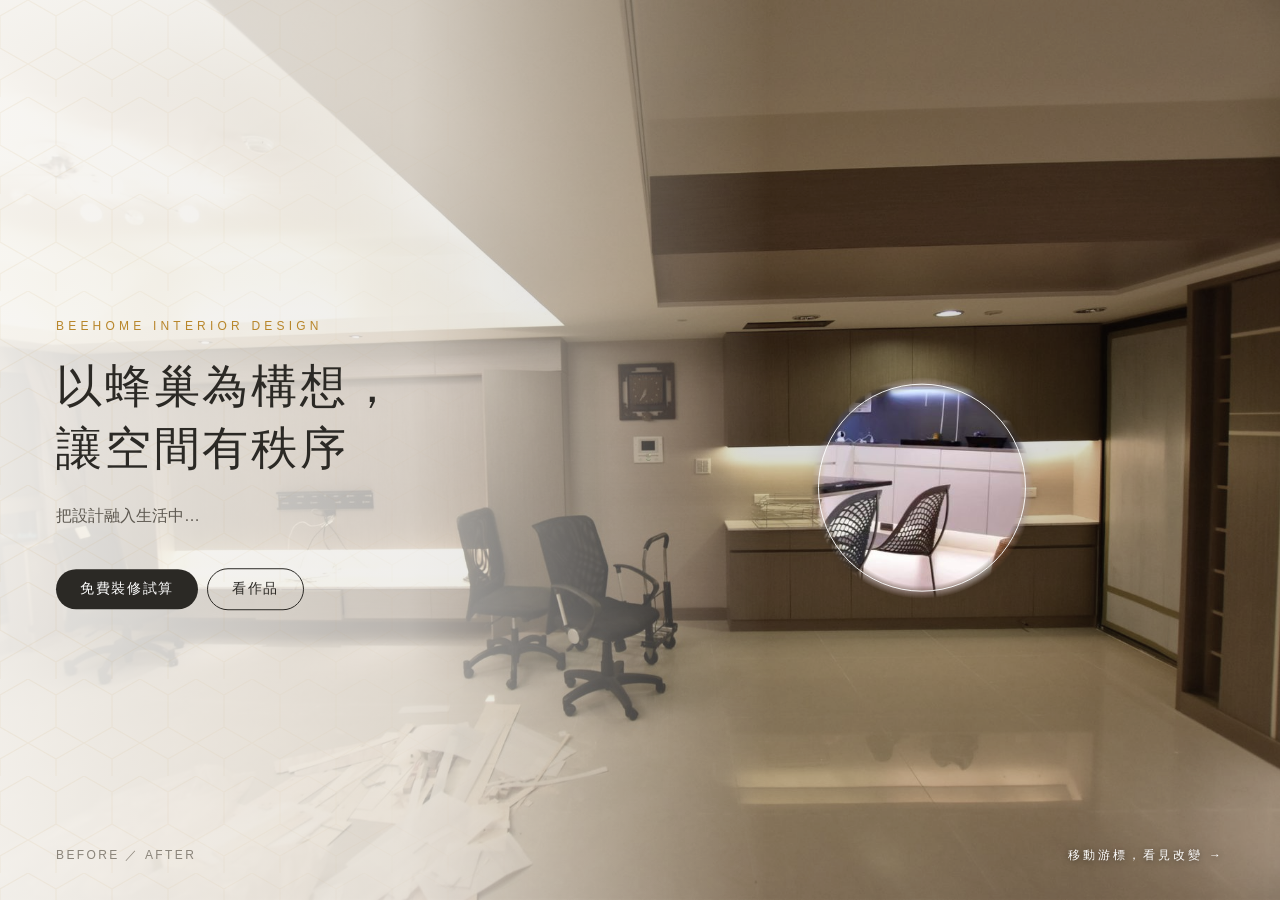
==== index.html @ 8e94c57f "Beehome hero: new before/after photos" ====
<!DOCTYPE html>
<html lang="zh-Hant"><head><meta charset="utf-8"><meta name="viewport" content="width=device-width,initial-scale=1">
<title>蜂宅空間設計 BeeHome</title>
<style>
*{margin:0;padding:0;box-sizing:border-box}
html,body{height:100%;font-family:"Noto Sans TC","PingFang TC","Microsoft JhengHei",sans-serif;color:#2b2925;background:#faf8f4}
.hero{position:relative;height:100vh;min-height:420px;overflow:hidden}
.layer{position:absolute;inset:0;width:100%;height:100%;object-fit:cover}
.after{--x:70%;--y:50%;--r:220px;
 -webkit-mask-image:radial-gradient(circle var(--r) at var(--x) var(--y),#000 88%,transparent 100%);
 mask-image:radial-gradient(circle var(--r) at var(--x) var(--y),#000 88%,transparent 100%)}
.before{filter:grayscale(.5) brightness(.85)}
.ring{position:absolute;left:0;top:0;border:1.5px solid rgba(255,255,255,.9);border-radius:50%;pointer-events:none;box-shadow:0 0 18px rgba(0,0,0,.15);z-index:3}
.veil{position:absolute;inset:0;background:linear-gradient(90deg,rgba(250,248,244,.92) 0%,rgba(250,248,244,.7) 32%,rgba(250,248,244,0) 60%);pointer-events:none}
.hex{position:absolute;inset:0;pointer-events:none;opacity:.07;background-image:url("data:image/svg+xml,%3Csvg xmlns='http://www.w3.org/2000/svg' width='56' height='97' viewBox='0 0 56 97'%3E%3Cpath d='M28 0l28 16v32L28 64 0 48V16zM28 64l28 16v32M28 64L0 80v32' fill='none' stroke='%23b8862b' stroke-width='1.2'/%3E%3C/svg%3E");
 -webkit-mask-image:linear-gradient(90deg,#000,transparent 45%);mask-image:linear-gradient(90deg,#000,transparent 45%)}
nav{position:absolute;top:0;left:0;right:0;display:flex;align-items:center;justify-content:space-between;padding:26px 56px;z-index:5}
.logo{display:flex;align-items:center;gap:10px;font-weight:600;letter-spacing:.12em}
.logo svg{width:26px}
.links{display:flex;gap:34px;font-size:14px;letter-spacing:.1em}
.links a{color:#2b2925;text-decoration:none;opacity:.8}.links a:hover{opacity:1;color:#b8862b}
.btn{display:inline-block;padding:11px 24px;border-radius:999px;background:#2b2925;color:#fff;text-decoration:none;font-size:14px;letter-spacing:.12em;transition:.25s}
.btn:hover{background:#b8862b}
.btn.ghost{background:transparent;color:#2b2925;border:1px solid #2b2925}
.copy{position:absolute;left:56px;top:50%;transform:translateY(-45%);max-width:480px;z-index:4}
.eyebrow{font-size:12px;letter-spacing:.35em;color:#b8862b;margin-bottom:22px}
h1{font-size:46px;line-height:1.35;font-weight:500;letter-spacing:.06em;margin-bottom:22px}
.sub{font-size:16px;line-height:1.9;color:#5d5850;margin-bottom:36px}
.hint{position:absolute;right:56px;bottom:36px;font-size:12px;letter-spacing:.25em;color:#fff;text-shadow:0 1px 6px rgba(0,0,0,.5);z-index:4}
.tag{position:absolute;bottom:36px;left:56px;font-size:12px;letter-spacing:.2em;color:#8a847a;z-index:4}
@media(max-width:800px){nav{padding:18px 20px}.links{display:none}.copy{left:20px;right:20px;top:auto;bottom:90px;transform:none}h1{font-size:30px}
.veil{background:linear-gradient(0deg,rgba(250,248,244,.95) 0%,rgba(250,248,244,.6) 45%,rgba(250,248,244,0) 70%)}.tag{display:none}.hint{right:20px;top:22px;bottom:auto;font-size:11px}}
</style></head><body>
<section class="hero" id="hero">
 <img class="layer before" src="before.jpg" alt="裝修前">
 <img class="layer after" id="after" src="after.jpg" alt="裝修後">
 <div class="veil"></div><div class="ring" id="ring"></div><div class="hex"></div>
 <div class="copy">
  <div class="eyebrow">BEEHOME INTERIOR DESIGN</div>
  <h1>以蜂巢為構想，<br>讓空間有秩序</h1>
  <p class="sub">把設計融入生活中…</p>
  <a class="btn" href="https://www.beehome.live/portfolio/%E8%A3%9D%E4%BF%AE%E8%A9%A6%E7%AE%97" target="_blank" rel="noopener">免費裝修試算</a>&nbsp;&nbsp;<a class="btn ghost" href="https://www.beehome.live/portfolio/%E5%85%A8%E9%83%A8%E4%BD%9C%E5%93%81" target="_blank" rel="noopener">看作品</a>
 </div>
 <div class="tag">BEFORE ／ AFTER</div>
 <div class="hint" id="hint">移動游標，看見改變 →</div>
</section>
<script>
const ring=document.getElementById('ring');const el=document.getElementById('after'),hero=document.getElementById('hero');
let tx=innerWidth*.7,ty=innerHeight*.5,x=tx,y=ty,r=0,tr=210,user=false,t0=performance.now();
const touch=matchMedia('(hover:none)').matches||('ontouchstart' in window);
if(touch)document.getElementById('hint').textContent='滑動看見改變 →';
function setT(cx,cy){const b=hero.getBoundingClientRect();tx=cx-b.left;ty=cy-b.top;user=true;tr=innerWidth<800?150:210}
hero.addEventListener('mousemove',e=>setT(e.clientX,e.clientY));
hero.addEventListener('mouseleave',()=>{tr=0});
hero.addEventListener('touchstart',e=>{const t=e.touches[0];setT(t.clientX,t.clientY)},{passive:true});
hero.addEventListener('touchmove',e=>{const t=e.touches[0];setT(t.clientX,t.clientY)},{passive:true});
hero.addEventListener('touchend',()=>{user=false;t0=performance.now()});
window._rv=()=>({x,y,r});window.setReveal=(px,py,rad)=>{tx=x=px;ty=y=py;tr=r=rad||210;user=true};
(function loop(n){
 if(!user&&(touch||n-t0>0)){const t=(n-t0)/1000,w=innerWidth,h=innerHeight;
  tx=w*(.62+.2*Math.sin(t*.6));ty=h*(.45+.18*Math.sin(t*.9));tr=innerWidth<800?150:210}
 x+=(tx-x)*.09;y+=(ty-y)*.09;r+=(tr-r)*.08;
 el.style.setProperty('--x',x+'px');el.style.setProperty('--y',y+'px');el.style.setProperty('--r',r+'px');const rr=r*.94;ring.style.width=ring.style.height=2*rr+'px';ring.style.transform=`translate(${x-rr}px,${y-rr}px)`;ring.style.opacity=r>20?1:0;
 requestAnimationFrame(loop)})(performance.now());
</script></body></html>
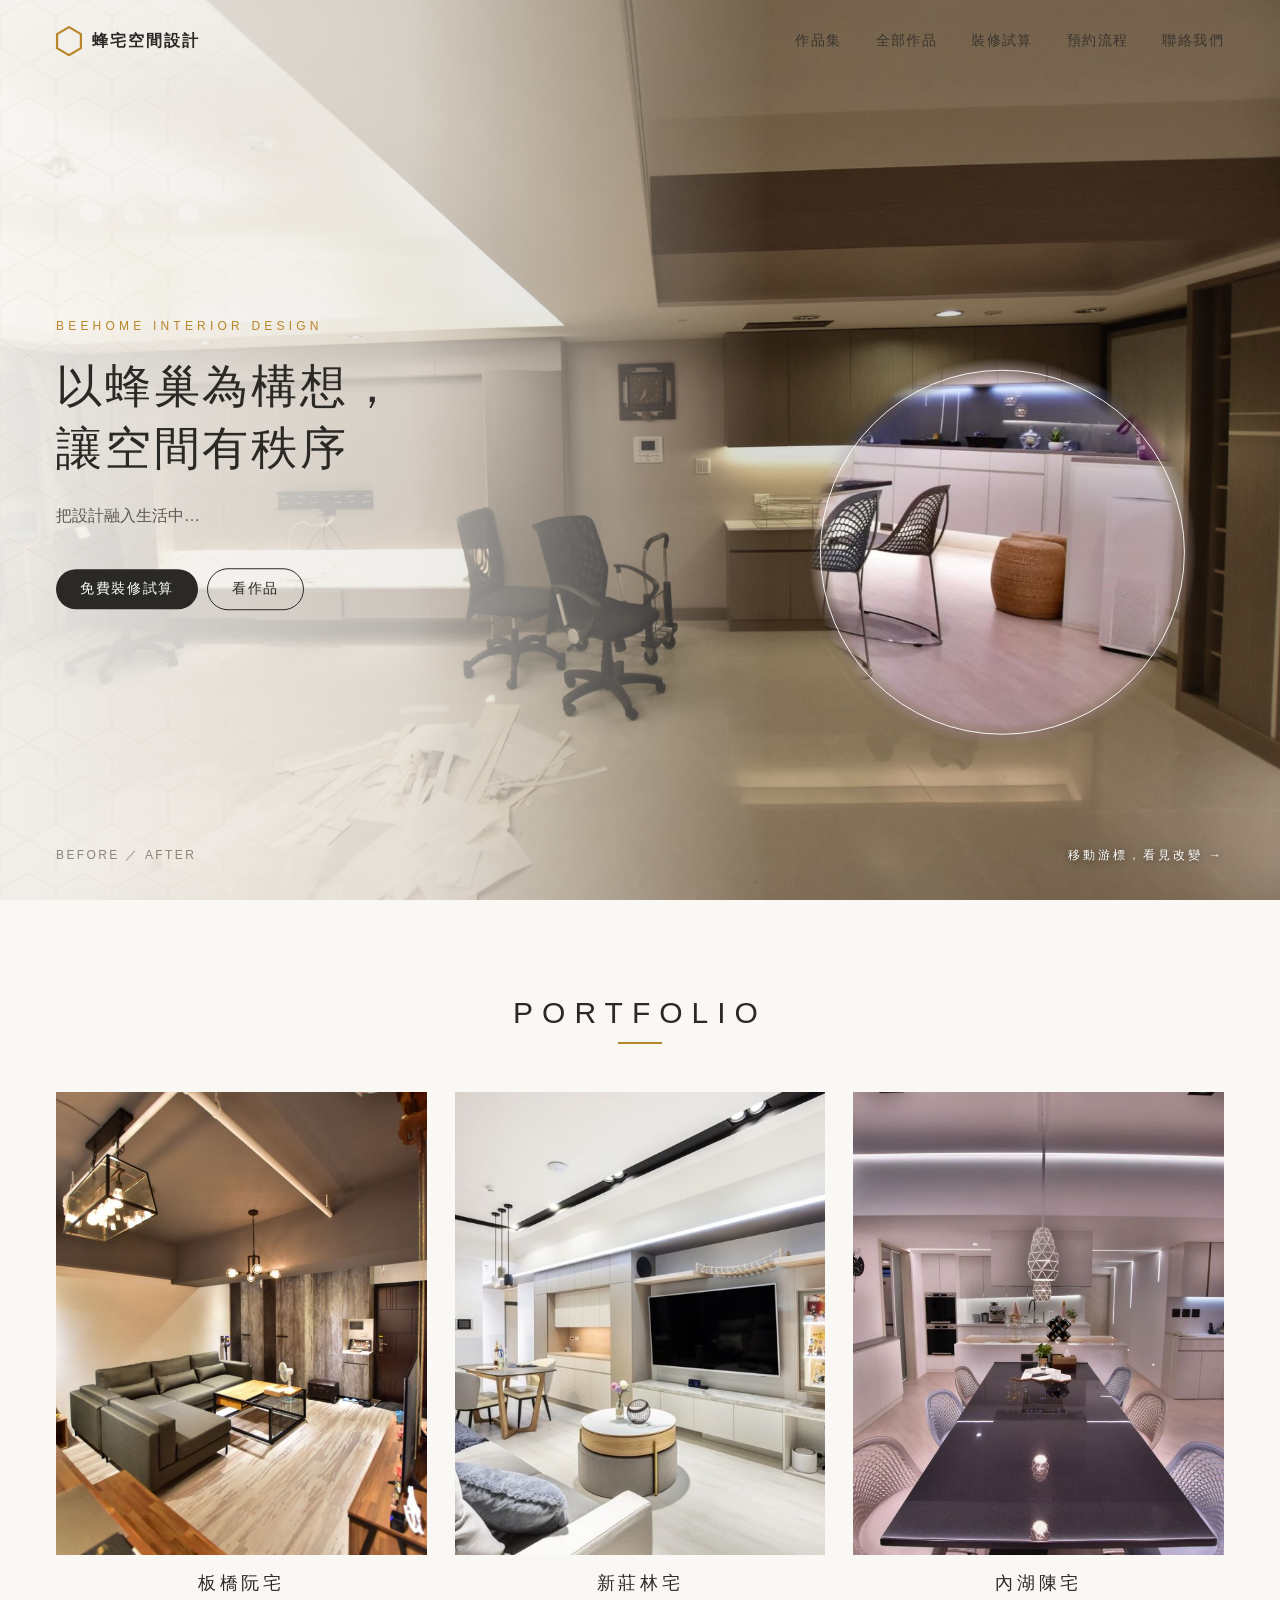
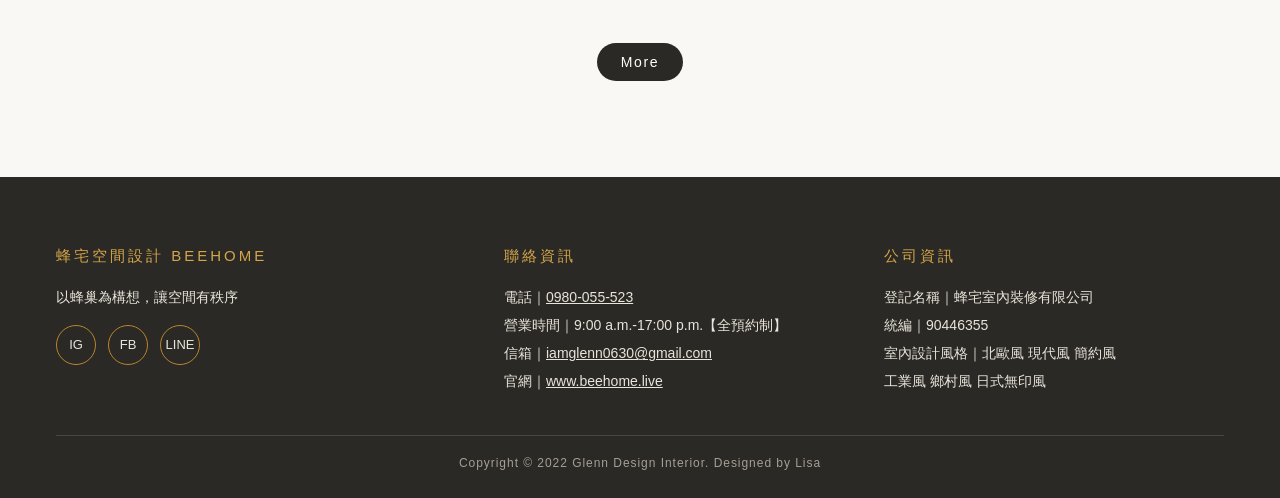
==== commit dae0fd00: "Full landing: hero + portfolio + footer" ====
--- a/index.html
+++ b/index.html
@@ -30,20 +30,57 @@
 .tag{position:absolute;bottom:36px;left:56px;font-size:12px;letter-spacing:.2em;color:#8a847a;z-index:4}
 @media(max-width:800px){nav{padding:18px 20px}.links{display:none}.copy{left:20px;right:20px;top:auto;bottom:90px;transform:none}h1{font-size:30px}
 .veil{background:linear-gradient(0deg,rgba(250,248,244,.95) 0%,rgba(250,248,244,.6) 45%,rgba(250,248,244,0) 70%)}.tag{display:none}.hint{right:20px;top:22px;bottom:auto;font-size:11px}}
+html{scroll-behavior:smooth}html,body{height:auto}
+nav .links a{color:#2b2925}
+.sec{padding:96px 56px;max-width:1280px;margin:0 auto}
+.sec h2{font-size:30px;font-weight:500;letter-spacing:.3em;text-align:center;margin-bottom:12px}
+.bar{width:44px;height:2px;background:#b8862b;margin:0 auto 48px}
+.grid{display:grid;grid-template-columns:repeat(3,1fr);gap:28px}
+.card{display:block;text-decoration:none;color:#2b2925}
+.card .ph{aspect-ratio:4/5;overflow:hidden;background:#eee}
+.card img{width:100%;height:100%;object-fit:cover;transition:transform .6s}
+.card:hover img{transform:scale(1.05)}
+.card h3{font-weight:500;font-size:18px;letter-spacing:.2em;margin-top:16px;text-align:center}
+.more{text-align:center;margin-top:48px}
+footer{background:#2b2925;color:#e9e4da;padding:64px 56px 28px}
+.fwrap{max-width:1280px;margin:0 auto;display:grid;grid-template-columns:1.2fr 1fr 1fr;gap:40px;font-size:14px;line-height:2}
+footer h4{color:#d4a64a;font-weight:500;letter-spacing:.2em;margin-bottom:12px;font-size:15px}
+footer a{color:#e9e4da}
+.soc{display:flex;gap:12px;margin-top:14px}.soc a{width:40px;height:40px;border-radius:50%;border:1px solid #b8862b;display:flex;align-items:center;justify-content:center;text-decoration:none;font-size:13px}
+.soc a:hover{background:#b8862b;color:#fff}
+.copyr{max-width:1280px;margin:40px auto 0;border-top:1px solid #4a463f;padding-top:20px;font-size:12px;color:#a59f94;text-align:center;letter-spacing:.08em}
+@media(max-width:800px){.sec{padding:64px 20px}.grid{grid-template-columns:1fr}.fwrap{grid-template-columns:1fr}footer{padding:48px 20px 24px}}
 </style></head><body>
 <section class="hero" id="hero">
  <img class="layer before" src="before.jpg" alt="裝修前">
  <img class="layer after" id="after" src="after.jpg" alt="裝修後">
  <div class="veil"></div><div class="ring" id="ring"></div><div class="hex"></div>
+<nav><div class="logo"><svg viewBox="0 0 24 28"><path d="M12 1l11 6.5v13L12 27 1 20.5v-13z" fill="none" stroke="#b8862b" stroke-width="2"/></svg>蜂宅空間設計</div>
+<div class="links"><a href="#portfolio">作品集</a><a href="https://www.beehome.live/portfolio/全部作品" target="_top">全部作品</a><a href="https://www.beehome.live/portfolio/裝修試算" target="_top">裝修試算</a><a href="https://www.beehome.live/appointment/預約流程" target="_top">預約流程</a><a href="#contact">聯絡我們</a></div></nav>
+
  <div class="copy">
   <div class="eyebrow">BEEHOME INTERIOR DESIGN</div>
   <h1>以蜂巢為構想，<br>讓空間有秩序</h1>
   <p class="sub">把設計融入生活中…</p>
-  <a class="btn" href="https://www.beehome.live/portfolio/%E8%A3%9D%E4%BF%AE%E8%A9%A6%E7%AE%97" target="_blank" rel="noopener">免費裝修試算</a>&nbsp;&nbsp;<a class="btn ghost" href="https://www.beehome.live/portfolio/%E5%85%A8%E9%83%A8%E4%BD%9C%E5%93%81" target="_blank" rel="noopener">看作品</a>
+  <a class="btn" href="https://www.beehome.live/portfolio/%E8%A3%9D%E4%BF%AE%E8%A9%A6%E7%AE%97" target="_top">免費裝修試算</a>&nbsp;&nbsp;<a class="btn ghost" href="https://www.beehome.live/portfolio/%E5%85%A8%E9%83%A8%E4%BD%9C%E5%93%81" target="_top">看作品</a>
  </div>
  <div class="tag">BEFORE ／ AFTER</div>
  <div class="hint" id="hint">移動游標，看見改變 →</div>
 </section>
+<section class="sec" id="portfolio"><h2>PORTFOLIO</h2><div class="bar"></div>
+<div class="grid">
+<a class="card" href="https://www.beehome.live/portfolio/全部作品" target="_top"><div class="ph"><img src="p1.jpg" alt="板橋阮宅" loading="lazy"></div><h3>板橋阮宅</h3></a>
+<a class="card" href="https://www.beehome.live/portfolio/全部作品" target="_top"><div class="ph"><img src="p2.jpg" alt="新莊林宅" loading="lazy"></div><h3>新莊林宅</h3></a>
+<a class="card" href="https://www.beehome.live/portfolio/全部作品" target="_top"><div class="ph"><img src="p3.jpg" alt="內湖陳宅" loading="lazy"></div><h3>內湖陳宅</h3></a>
+</div><div class="more"><a class="btn" href="https://www.beehome.live/portfolio/全部作品" target="_top">More</a></div></section>
+<footer id="contact"><div class="fwrap">
+<div><h4>蜂宅空間設計 BEEHOME</h4>以蜂巢為構想，讓空間有秩序<div class="soc">
+<a href="https://www.instagram.com/bee_home___/" target="_blank" rel="noopener" title="Instagram">IG</a>
+<a href="https://www.facebook.com/Beehome.design" target="_blank" rel="noopener" title="Facebook">FB</a>
+<a href="https://lin.ee/wKeOphS" target="_blank" rel="noopener" title="LINE">LINE</a></div></div>
+<div><h4>聯絡資訊</h4>電話｜<a href="tel:0980055523">0980-055-523</a><br>營業時間｜9:00 a.m.-17:00 p.m.【全預約制】<br>信箱｜<a href="mailto:iamglenn0630@gmail.com">iamglenn0630@gmail.com</a><br>官網｜<a href="https://www.beehome.live/" target="_top">www.beehome.live</a></div>
+<div><h4>公司資訊</h4>登記名稱｜蜂宅室內裝修有限公司<br>統編｜90446355<br>室內設計風格｜北歐風 現代風 簡約風<br>工業風 鄉村風 日式無印風</div>
+</div><div class="copyr">Copyright © 2022 Glenn Design Interior. Designed by Lisa</div></footer>
 <script>
 const ring=document.getElementById('ring');const el=document.getElementById('after'),hero=document.getElementById('hero');
 let tx=innerWidth*.7,ty=innerHeight*.5,x=tx,y=ty,r=0,tr=210,user=false,t0=performance.now();
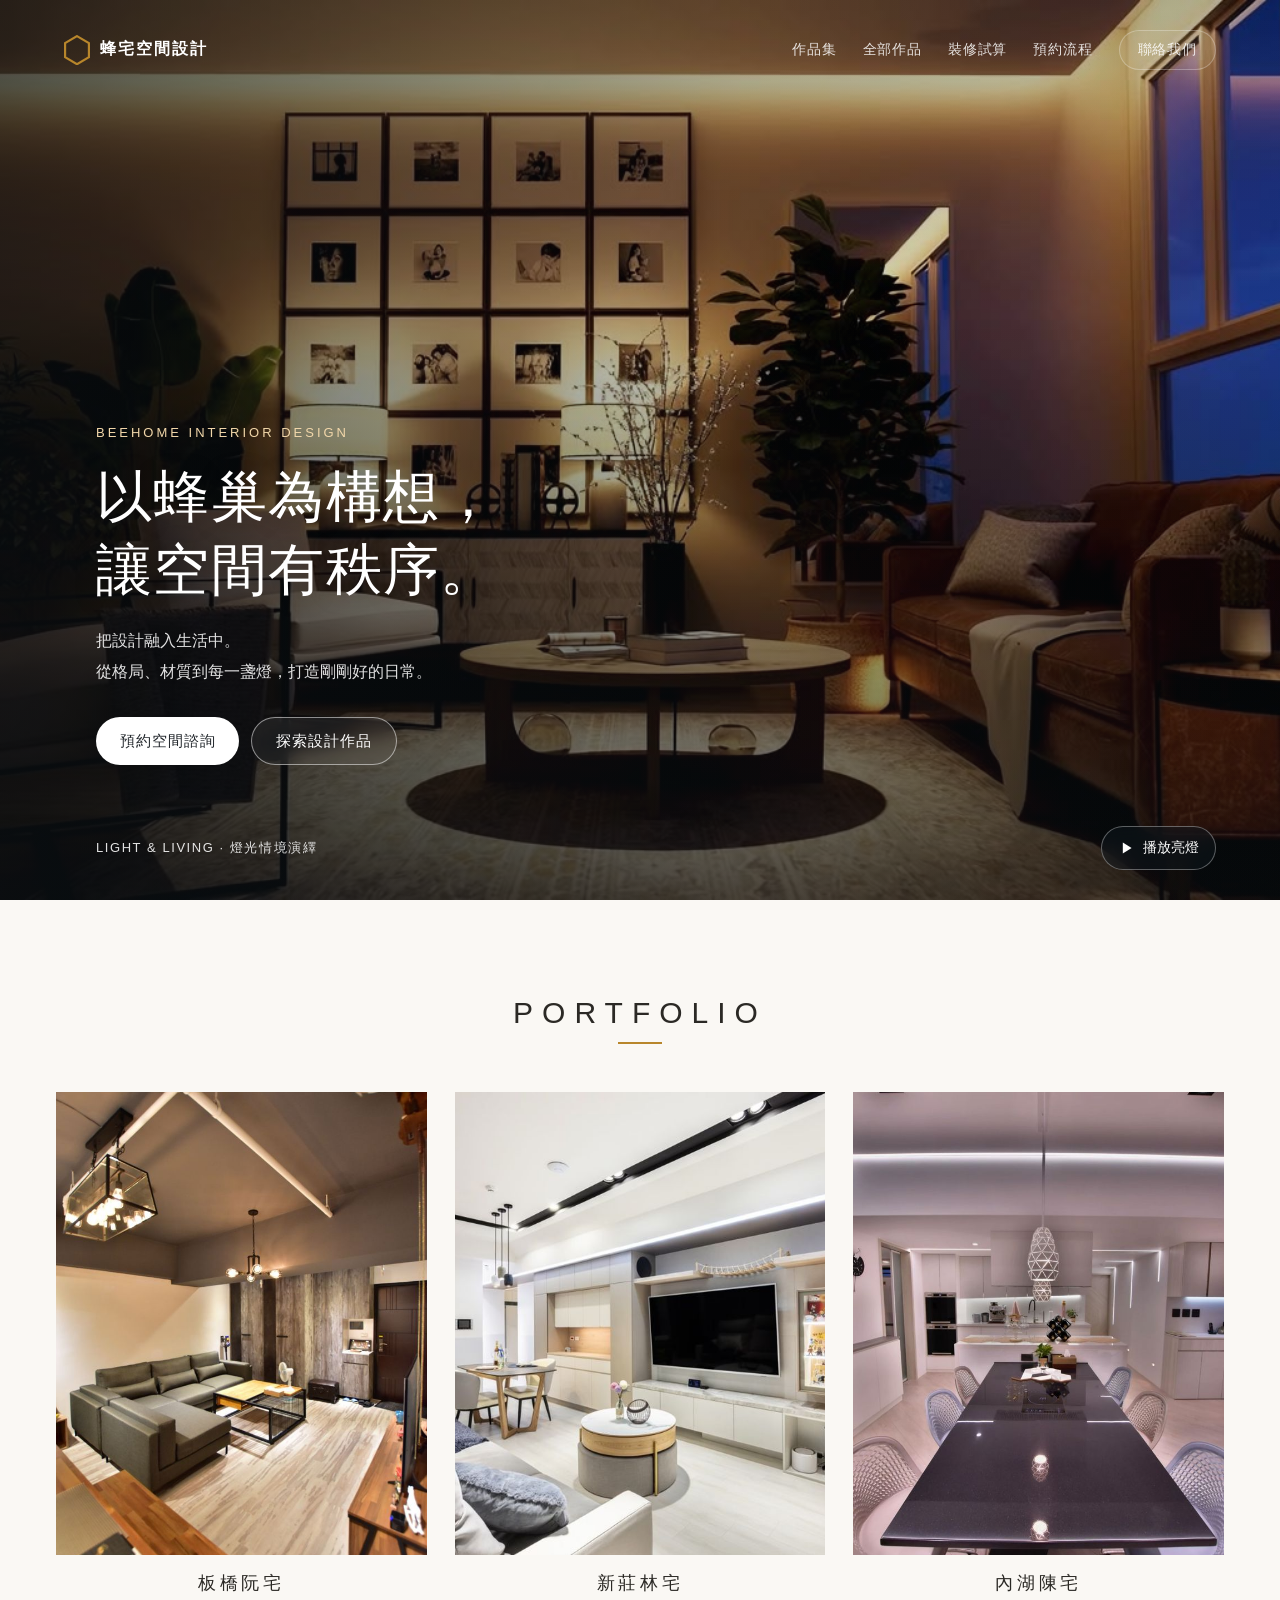
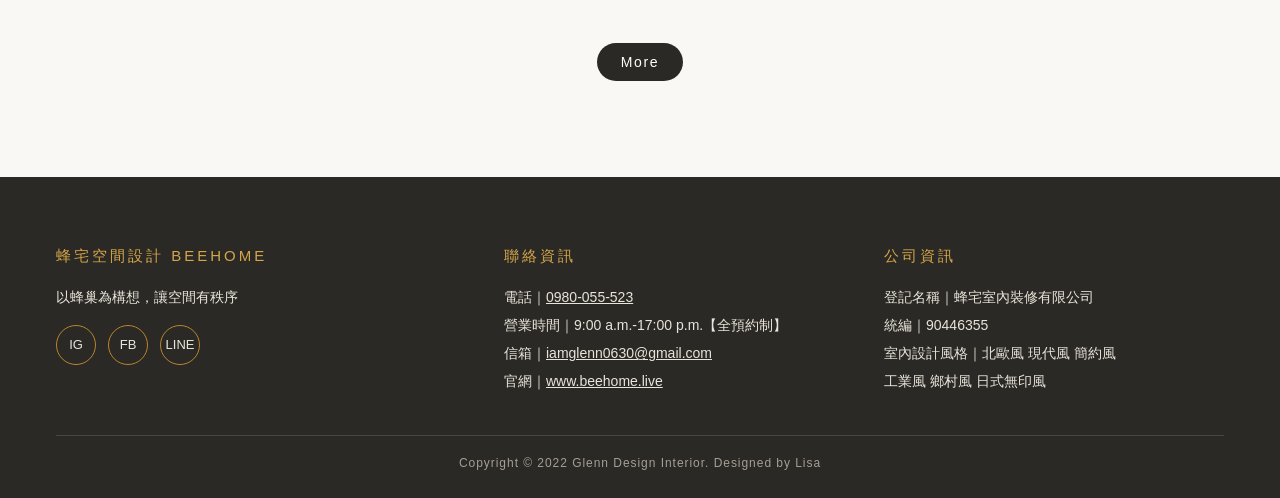
==== commit 69a03632: "Replace homepage reveal spotlight with an autoplay lighting hero" ====
--- a/index.html
+++ b/index.html
@@ -4,34 +4,40 @@
 <style>
 *{margin:0;padding:0;box-sizing:border-box}
 html,body{height:100%;font-family:"Noto Sans TC","PingFang TC","Microsoft JhengHei",sans-serif;color:#2b2925;background:#faf8f4}
-.hero{position:relative;height:100vh;min-height:420px;overflow:hidden}
+.hero{position:relative;height:100svh;min-height:620px;max-height:1100px;overflow:hidden;background:#151a1d;color:#fff;isolation:isolate}
 .layer{position:absolute;inset:0;width:100%;height:100%;object-fit:cover}
-.after{--x:70%;--y:50%;--r:220px;
- -webkit-mask-image:radial-gradient(circle var(--r) at var(--x) var(--y),#000 88%,transparent 100%);
- mask-image:radial-gradient(circle var(--r) at var(--x) var(--y),#000 88%,transparent 100%)}
-.before{filter:grayscale(.5) brightness(.85)}
-.ring{position:absolute;left:0;top:0;border:1.5px solid rgba(255,255,255,.9);border-radius:50%;pointer-events:none;box-shadow:0 0 18px rgba(0,0,0,.15);z-index:3}
-.veil{position:absolute;inset:0;background:linear-gradient(90deg,rgba(250,248,244,.92) 0%,rgba(250,248,244,.7) 32%,rgba(250,248,244,0) 60%);pointer-events:none}
+.hero-video,.hero-still{object-position:center 54%;transition:opacity .7s ease}
+.hero-still{z-index:0}.hero-video{z-index:1}
+.hero.is-static .hero-video,.hero.is-lit .hero-video,.hero.is-fallback .hero-video{opacity:0}
+.veil{position:absolute;inset:0;z-index:2;background:linear-gradient(90deg,rgba(10,15,18,.65),rgba(10,15,18,.18) 58%,rgba(10,15,18,.05)),linear-gradient(0deg,rgba(10,15,18,.6),transparent 65%,rgba(10,15,18,.25));pointer-events:none}
 .hex{position:absolute;inset:0;pointer-events:none;opacity:.07;background-image:url("data:image/svg+xml,%3Csvg xmlns='http://www.w3.org/2000/svg' width='56' height='97' viewBox='0 0 56 97'%3E%3Cpath d='M28 0l28 16v32L28 64 0 48V16zM28 64l28 16v32M28 64L0 80v32' fill='none' stroke='%23b8862b' stroke-width='1.2'/%3E%3C/svg%3E");
  -webkit-mask-image:linear-gradient(90deg,#000,transparent 45%);mask-image:linear-gradient(90deg,#000,transparent 45%)}
-nav{position:absolute;top:0;left:0;right:0;display:flex;align-items:center;justify-content:space-between;padding:26px 56px;z-index:5}
+nav{position:absolute;top:0;left:0;right:0;display:flex;align-items:center;justify-content:space-between;gap:24px;padding:30px 5%;z-index:5}
 .logo{display:flex;align-items:center;gap:10px;font-weight:600;letter-spacing:.12em}
 .logo svg{width:26px}
-.links{display:flex;gap:34px;font-size:14px;letter-spacing:.1em}
-.links a{color:#2b2925;text-decoration:none;opacity:.8}.links a:hover{opacity:1;color:#b8862b}
+.links{display:flex;align-items:center;gap:26px;font-size:14px;letter-spacing:.06em}
+.links a{color:#fff;text-decoration:none;opacity:.85}.links a:hover{opacity:1;color:#edcd98}
+.links a:last-child{padding:10px 18px;border:1px solid #ffffff50;border-radius:999px;background:#ffffff12}
 .btn{display:inline-block;padding:11px 24px;border-radius:999px;background:#2b2925;color:#fff;text-decoration:none;font-size:14px;letter-spacing:.12em;transition:.25s}
 .btn:hover{background:#b8862b}
 .btn.ghost{background:transparent;color:#2b2925;border:1px solid #2b2925}
-.copy{position:absolute;left:56px;top:50%;transform:translateY(-45%);max-width:480px;z-index:4}
-.eyebrow{font-size:12px;letter-spacing:.35em;color:#b8862b;margin-bottom:22px}
-h1{font-size:46px;line-height:1.35;font-weight:500;letter-spacing:.06em;margin-bottom:22px}
-.sub{font-size:16px;line-height:1.9;color:#5d5850;margin-bottom:36px}
-.hint{position:absolute;right:56px;bottom:36px;font-size:12px;letter-spacing:.25em;color:#fff;text-shadow:0 1px 6px rgba(0,0,0,.5);z-index:4}
-.tag{position:absolute;bottom:36px;left:56px;font-size:12px;letter-spacing:.2em;color:#8a847a;z-index:4}
-@media(max-width:800px){nav{padding:18px 20px}.links{display:none}.copy{left:20px;right:20px;top:auto;bottom:90px;transform:none}h1{font-size:30px}
-.veil{background:linear-gradient(0deg,rgba(250,248,244,.95) 0%,rgba(250,248,244,.6) 45%,rgba(250,248,244,0) 70%)}.tag{display:none}.hint{right:20px;top:22px;bottom:auto;font-size:11px}}
+.copy{position:absolute;left:7.5%;bottom:15%;max-width:650px;z-index:4}
+.eyebrow{font-size:13px;letter-spacing:.23em;color:#f2d7aa;margin-bottom:20px;font-weight:500}
+h1{font-size:clamp(36px,4.4vw,66px);line-height:1.3;font-weight:500;letter-spacing:.025em;margin-bottom:20px;text-shadow:0 2px 25px #0004}
+.sub{font-size:16px;line-height:1.9;color:#ffffffe0;max-width:430px;margin-bottom:30px}
+.hero-actions{display:flex;gap:12px;flex-wrap:wrap}.hero .btn{min-height:48px;display:inline-flex;align-items:center;justify-content:center;font-size:15px;background:#fff;color:#20252a;letter-spacing:.06em}
+.hero .btn:hover{background:#e9d3b2}.hero .btn.ghost{border-color:#ffffff80;background:#ffffff10;backdrop-filter:blur(8px);color:#fff}.hero .btn.ghost:hover{background:#ffffff25}
+.hero-bottom{position:absolute;left:7.5%;right:5%;bottom:30px;z-index:4;display:flex;justify-content:space-between;align-items:center;gap:16px}
+.scene-caption{font-size:13px;letter-spacing:.12em;color:#ffffffe0}
+.light-control{display:inline-flex;align-items:center;gap:9px;min-height:44px;padding:10px 16px;border:1px solid #ffffff55;border-radius:999px;background:#13202955;color:#fff;backdrop-filter:blur(10px);font:inherit;font-size:14px;cursor:pointer}
+.light-control:hover{background:#ffffff25}.light-control svg{width:16px;height:16px;flex:none}
+.hero a:focus-visible,.light-control:focus-visible{outline:3px solid #f2d7aa;outline-offset:5px}
+@media(max-width:950px){.links{gap:16px;font-size:13px}nav{padding:24px 5%}.logo{letter-spacing:.04em}}
+@media(max-width:800px){.hero{height:100svh;min-height:580px;max-height:950px}nav{padding:22px 24px}.logo{font-size:17px}.links a:not(:last-child){display:none}.links a:last-child{font-size:14px;padding:8px 13px;white-space:nowrap}.copy{left:24px;right:24px;bottom:125px;max-width:570px}.hero-video,.hero-still{object-position:62% center}h1{font-size:clamp(34px,7vw,48px)}.eyebrow{font-size:12px;letter-spacing:.16em;margin-bottom:17px}.sub{font-size:15px;max-width:340px;margin-bottom:24px}.veil{background:linear-gradient(0deg,#0b1218cc,#0b121844 70%,#0b121855)}.hero-bottom{left:24px;right:24px;bottom:26px}.scene-caption{font-size:12px;letter-spacing:.03em}.light-control{padding:10px 12px}}
+@media(max-width:380px){nav{padding:20px 18px}.logo{font-size:15px;gap:6px}.logo svg{width:21px}.copy{left:20px;right:20px}.hero-actions{gap:9px}.hero .btn{font-size:14px;padding:10px 18px}.hero-bottom{left:20px;right:20px;gap:8px}}
+@media(prefers-reduced-motion:reduce){html{scroll-behavior:auto}.hero-video,.hero-still,.hero .btn{transition:none}}
 html{scroll-behavior:smooth}html,body{height:auto}
-nav .links a{color:#2b2925}
+nav .links a{color:#fff}
 .sec{padding:96px 56px;max-width:1280px;margin:0 auto}
 .sec h2{font-size:30px;font-weight:500;letter-spacing:.3em;text-align:center;margin-bottom:12px}
 .bar{width:44px;height:2px;background:#b8862b;margin:0 auto 48px}
@@ -52,20 +58,21 @@
 @media(max-width:800px){.sec{padding:64px 20px}.grid{grid-template-columns:1fr}.fwrap{grid-template-columns:1fr}footer{padding:48px 20px 24px}}
 </style></head><body>
 <section class="hero" id="hero">
- <img class="layer before" src="before.jpg" alt="裝修前">
- <img class="layer after" id="after" src="after.jpg" alt="裝修後">
- <div class="veil"></div><div class="ring" id="ring"></div><div class="hex"></div>
+ <img class="layer hero-still" src="assets/smart-home-hero-end.jpg" alt="" aria-hidden="true" fetchpriority="high">
+ <video class="layer hero-video" id="heroVideo" muted playsinline preload="metadata" poster="assets/smart-home-hero-poster.jpg" aria-label="住宅空間從日光轉為傍晚暖燈的燈光情境示意">
+  <source src="assets/smart-home-hero.mp4" type="video/mp4">
+ </video>
+ <div class="veil"></div>
 <nav><div class="logo"><svg viewBox="0 0 24 28"><path d="M12 1l11 6.5v13L12 27 1 20.5v-13z" fill="none" stroke="#b8862b" stroke-width="2"/></svg>蜂宅空間設計</div>
 <div class="links"><a href="#portfolio">作品集</a><a href="https://www.beehome.live/portfolio/全部作品" target="_top">全部作品</a><a href="https://www.beehome.live/portfolio/裝修試算" target="_top">裝修試算</a><a href="https://www.beehome.live/appointment/預約流程" target="_top">預約流程</a><a href="#contact">聯絡我們</a></div></nav>
 
  <div class="copy">
   <div class="eyebrow">BEEHOME INTERIOR DESIGN</div>
-  <h1>以蜂巢為構想，<br>讓空間有秩序</h1>
-  <p class="sub">把設計融入生活中…</p>
-  <a class="btn" href="https://www.beehome.live/portfolio/%E8%A3%9D%E4%BF%AE%E8%A9%A6%E7%AE%97" target="_top">免費裝修試算</a>&nbsp;&nbsp;<a class="btn ghost" href="https://www.beehome.live/portfolio/%E5%85%A8%E9%83%A8%E4%BD%9C%E5%93%81" target="_top">看作品</a>
+  <h1>以蜂巢為構想，<br>讓空間有秩序。</h1>
+  <p class="sub">把設計融入生活中。<br>從格局、材質到每一盞燈，打造剛剛好的日常。</p>
+  <div class="hero-actions"><a class="btn" href="https://www.beehome.live/appointment/%E9%A0%90%E7%B4%84%E6%B5%81%E7%A8%8B" target="_top">預約空間諮詢</a><a class="btn ghost" href="https://www.beehome.live/portfolio/%E5%85%A8%E9%83%A8%E4%BD%9C%E5%93%81" target="_top">探索設計作品</a></div>
  </div>
- <div class="tag">BEFORE ／ AFTER</div>
- <div class="hint" id="hint">移動游標，看見改變 →</div>
+ <div class="hero-bottom"><span class="scene-caption">LIGHT &amp; LIVING · 燈光情境演繹</span><button class="light-control" id="lightControl" type="button" aria-label="暫停亮燈動畫"><svg viewBox="0 0 20 20" fill="currentColor" aria-hidden="true"><path id="controlIcon" d="M5 4h3v12H5zm7 0h3v12h-3z"/></svg><span id="controlText">暫停動畫</span></button></div>
 </section>
 <section class="sec" id="portfolio"><h2>PORTFOLIO</h2><div class="bar"></div>
 <div class="grid">
@@ -82,21 +89,38 @@
 <div><h4>公司資訊</h4>登記名稱｜蜂宅室內裝修有限公司<br>統編｜90446355<br>室內設計風格｜北歐風 現代風 簡約風<br>工業風 鄉村風 日式無印風</div>
 </div><div class="copyr">Copyright © 2022 Glenn Design Interior. Designed by Lisa</div></footer>
 <script>
-const ring=document.getElementById('ring');const el=document.getElementById('after'),hero=document.getElementById('hero');
-let tx=innerWidth*.7,ty=innerHeight*.5,x=tx,y=ty,r=0,tr=210,user=false,t0=performance.now();
-const touch=matchMedia('(hover:none)').matches||('ontouchstart' in window);
-if(touch)document.getElementById('hint').textContent='滑動看見改變 →';
-function setT(cx,cy){const b=hero.getBoundingClientRect();tx=cx-b.left;ty=cy-b.top;user=true;tr=innerWidth<800?150:210}
-hero.addEventListener('mousemove',e=>setT(e.clientX,e.clientY));
-hero.addEventListener('mouseleave',()=>{tr=0});
-hero.addEventListener('touchstart',e=>{const t=e.touches[0];setT(t.clientX,t.clientY)},{passive:true});
-hero.addEventListener('touchmove',e=>{const t=e.touches[0];setT(t.clientX,t.clientY)},{passive:true});
-hero.addEventListener('touchend',()=>{user=false;t0=performance.now()});
-window._rv=()=>({x,y,r});window.setReveal=(px,py,rad)=>{tx=x=px;ty=y=py;tr=r=rad||210;user=true};
-(function loop(n){
- if(!user&&(touch||n-t0>0)){const t=(n-t0)/1000,w=innerWidth,h=innerHeight;
-  tx=w*(.62+.2*Math.sin(t*.6));ty=h*(.45+.18*Math.sin(t*.9));tr=innerWidth<800?150:210}
- x+=(tx-x)*.09;y+=(ty-y)*.09;r+=(tr-r)*.08;
- el.style.setProperty('--x',x+'px');el.style.setProperty('--y',y+'px');el.style.setProperty('--r',r+'px');const rr=r*.94;ring.style.width=ring.style.height=2*rr+'px';ring.style.transform=`translate(${x-rr}px,${y-rr}px)`;ring.style.opacity=r>20?1:0;
- requestAnimationFrame(loop)})(performance.now());
+const hero=document.getElementById('hero'),video=document.getElementById('heroVideo');
+const control=document.getElementById('lightControl'),controlText=document.getElementById('controlText'),icon=document.getElementById('controlIcon');
+const motion=matchMedia('(prefers-reduced-motion: reduce)');
+const saveData=Boolean(navigator.connection&&navigator.connection.saveData);
+let manualPause=false,finished=false,blocked=false,inView=true,requestedPlay=false;
+function buttonText(text,playing){controlText.textContent=text;control.setAttribute('aria-label',text);icon.setAttribute('d',playing?'M5 4h3v12H5zm7 0h3v12h-3z':'M6 3l11 7-11 7z')}
+function canResume(){return !manualPause&&!finished&&!blocked&&!motion.matches&&!saveData&&inView&&!document.hidden}
+function playScene(){
+ requestedPlay=true;hero.classList.remove('is-static','is-fallback','is-lit');video.muted=true;
+ const result=video.play();
+ if(result&&result.catch)result.catch(()=>{requestedPlay=false;blocked=true;hero.classList.add('is-fallback');buttonText('播放亮燈',false)});
+}
+video.addEventListener('playing',()=>{requestedPlay=false;blocked=false;hero.classList.remove('is-fallback');buttonText('暫停動畫',true)});
+video.addEventListener('pause',()=>{if(!finished)buttonText('繼續播放',false)});
+video.addEventListener('ended',()=>{finished=true;requestedPlay=false;hero.classList.add('is-lit');buttonText('重播亮燈',false)});
+video.addEventListener('error',()=>{requestedPlay=false;blocked=true;hero.classList.add('is-fallback');buttonText('重試播放',false)});
+control.addEventListener('click',()=>{
+ if(!video.paused&&!video.ended){manualPause=true;requestedPlay=false;video.pause();return}
+ if(finished||video.ended){video.currentTime=0;finished=false}
+ if(video.error)video.load();
+ manualPause=false;blocked=false;playScene();
+});
+function visibility(){
+ if(document.hidden||!inView){video.pause();return}
+ if(canResume()&&video.paused&&!requestedPlay)playScene();
+}
+document.addEventListener('visibilitychange',visibility);
+if('IntersectionObserver' in window)new IntersectionObserver(entries=>{inView=entries[0].isIntersecting;visibility()},{threshold:.1}).observe(hero);
+function preferences(){
+ if(motion.matches||saveData){video.autoplay=false;video.pause();hero.classList.add('is-static');buttonText('播放亮燈',false)}
+ else if(canResume()){video.autoplay=true;playScene()}
+}
+if(motion.addEventListener)motion.addEventListener('change',preferences);else motion.addListener(preferences);
+preferences();
 </script></body></html>
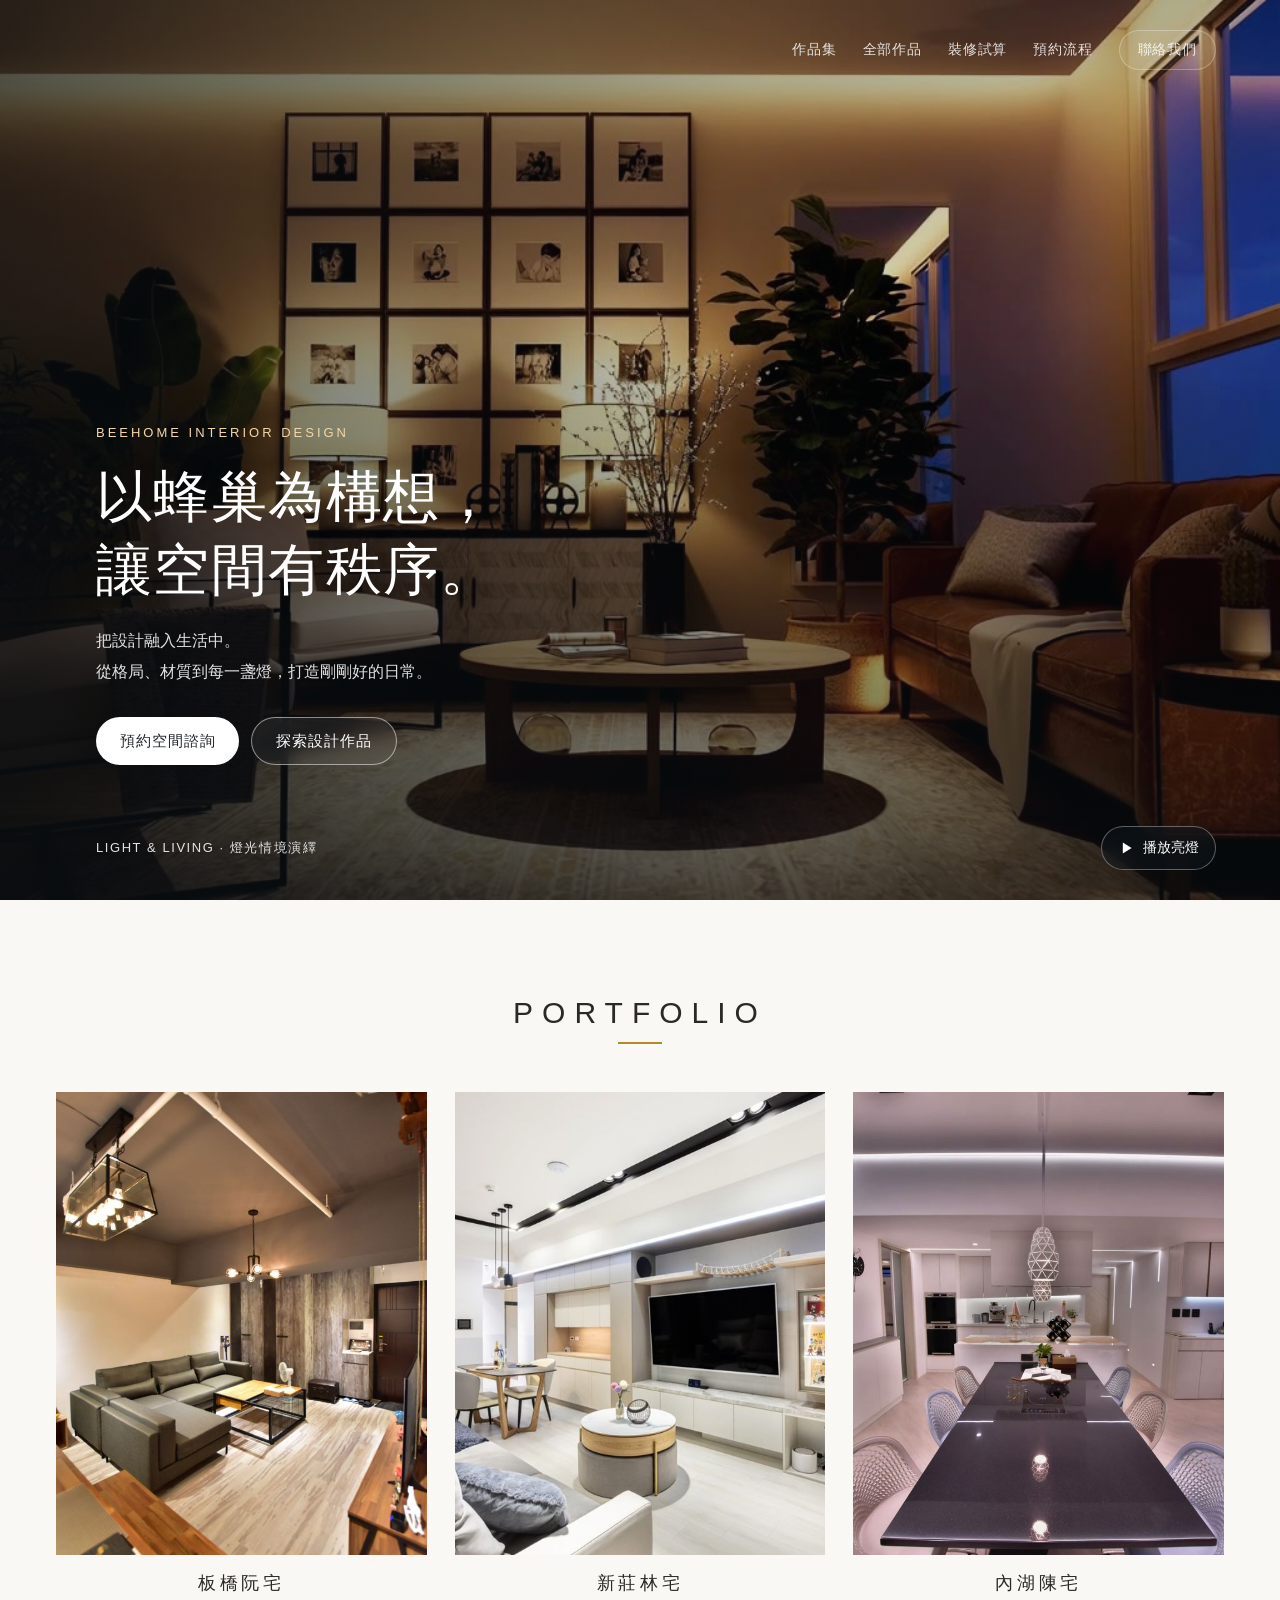
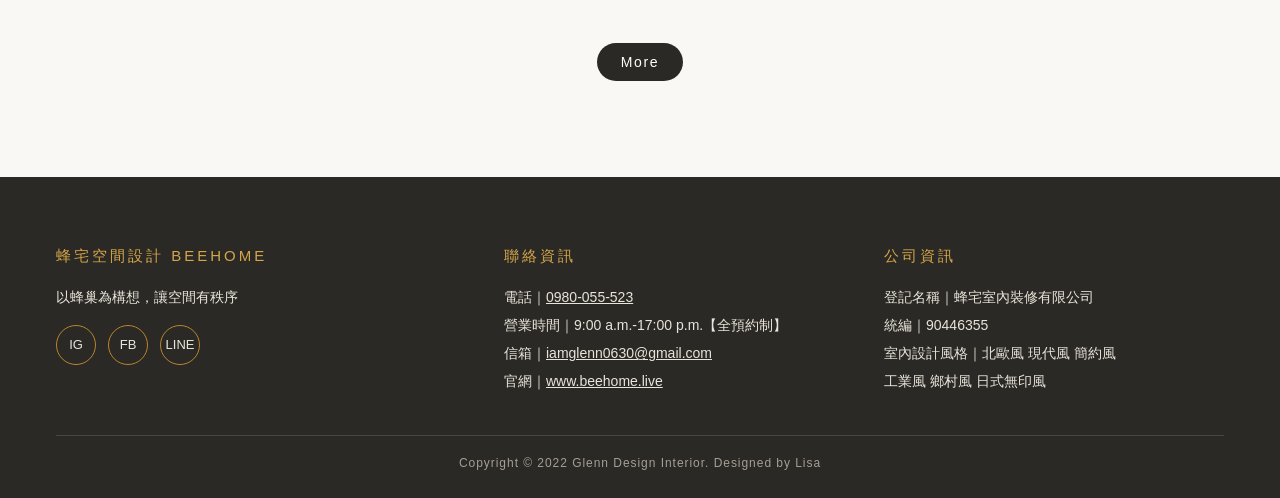
==== commit e09b07a3: "Remove the duplicate brand mark from the homepage hero" ====
--- a/index.html
+++ b/index.html
@@ -12,7 +12,7 @@
 .veil{position:absolute;inset:0;z-index:2;background:linear-gradient(90deg,rgba(10,15,18,.65),rgba(10,15,18,.18) 58%,rgba(10,15,18,.05)),linear-gradient(0deg,rgba(10,15,18,.6),transparent 65%,rgba(10,15,18,.25));pointer-events:none}
 .hex{position:absolute;inset:0;pointer-events:none;opacity:.07;background-image:url("data:image/svg+xml,%3Csvg xmlns='http://www.w3.org/2000/svg' width='56' height='97' viewBox='0 0 56 97'%3E%3Cpath d='M28 0l28 16v32L28 64 0 48V16zM28 64l28 16v32M28 64L0 80v32' fill='none' stroke='%23b8862b' stroke-width='1.2'/%3E%3C/svg%3E");
  -webkit-mask-image:linear-gradient(90deg,#000,transparent 45%);mask-image:linear-gradient(90deg,#000,transparent 45%)}
-nav{position:absolute;top:0;left:0;right:0;display:flex;align-items:center;justify-content:space-between;gap:24px;padding:30px 5%;z-index:5}
+nav{position:absolute;top:0;left:0;right:0;display:flex;align-items:center;justify-content:flex-end;gap:24px;padding:30px 5%;z-index:5}
 .logo{display:flex;align-items:center;gap:10px;font-weight:600;letter-spacing:.12em}
 .logo svg{width:26px}
 .links{display:flex;align-items:center;gap:26px;font-size:14px;letter-spacing:.06em}
@@ -63,7 +63,7 @@
   <source src="assets/smart-home-hero.mp4" type="video/mp4">
  </video>
  <div class="veil"></div>
-<nav><div class="logo"><svg viewBox="0 0 24 28"><path d="M12 1l11 6.5v13L12 27 1 20.5v-13z" fill="none" stroke="#b8862b" stroke-width="2"/></svg>蜂宅空間設計</div>
+<nav aria-label="首頁導覽">
 <div class="links"><a href="#portfolio">作品集</a><a href="https://www.beehome.live/portfolio/全部作品" target="_top">全部作品</a><a href="https://www.beehome.live/portfolio/裝修試算" target="_top">裝修試算</a><a href="https://www.beehome.live/appointment/預約流程" target="_top">預約流程</a><a href="#contact">聯絡我們</a></div></nav>
 
  <div class="copy">
